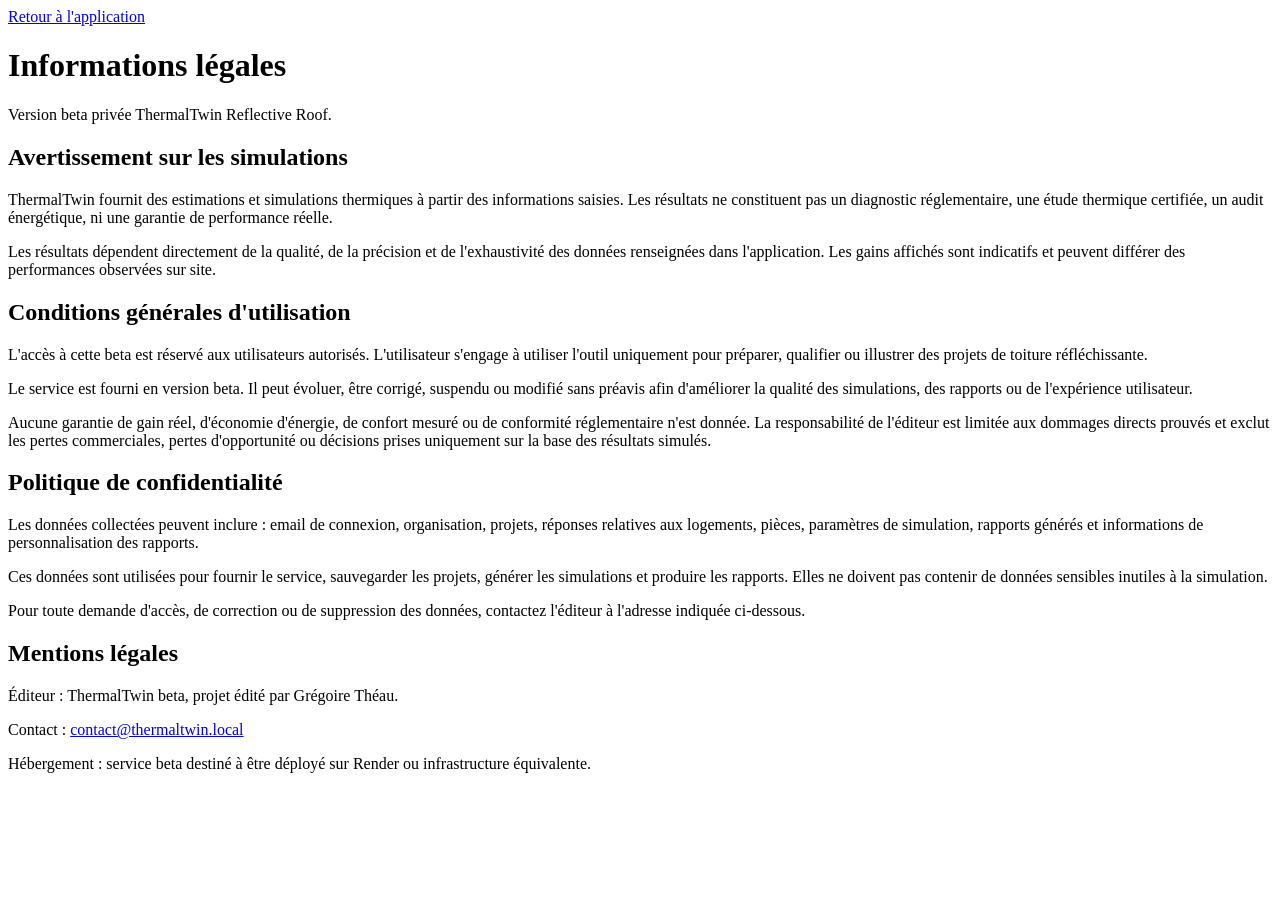
==== thermal_saas/static/legal.html @ 849c7a88 "création mdp + cgu" ====
<!doctype html>
<html lang="fr">
<head>
  <meta charset="utf-8">
  <meta name="viewport" content="width=device-width, initial-scale=1">
  <title>ThermalTwin - Informations légales</title>
  <link rel="stylesheet" href="/static/styles.css?v=20260527-beta-login">
</head>
<body>
  <main class="legalPage">
    <a class="legalBackLink" href="/app">Retour à l'application</a>
    <h1>Informations légales</h1>
    <p>Version beta privée ThermalTwin Reflective Roof.</p>

    <section>
      <h2>Avertissement sur les simulations</h2>
      <p>
        ThermalTwin fournit des estimations et simulations thermiques à partir des informations saisies.
        Les résultats ne constituent pas un diagnostic réglementaire, une étude thermique certifiée,
        un audit énergétique, ni une garantie de performance réelle.
      </p>
      <p>
        Les résultats dépendent directement de la qualité, de la précision et de l'exhaustivité des
        données renseignées dans l'application. Les gains affichés sont indicatifs et peuvent différer
        des performances observées sur site.
      </p>
    </section>

    <section>
      <h2>Conditions générales d'utilisation</h2>
      <p>
        L'accès à cette beta est réservé aux utilisateurs autorisés. L'utilisateur s'engage à utiliser
        l'outil uniquement pour préparer, qualifier ou illustrer des projets de toiture réfléchissante.
      </p>
      <p>
        Le service est fourni en version beta. Il peut évoluer, être corrigé, suspendu ou modifié sans
        préavis afin d'améliorer la qualité des simulations, des rapports ou de l'expérience utilisateur.
      </p>
      <p>
        Aucune garantie de gain réel, d'économie d'énergie, de confort mesuré ou de conformité
        réglementaire n'est donnée. La responsabilité de l'éditeur est limitée aux dommages directs
        prouvés et exclut les pertes commerciales, pertes d'opportunité ou décisions prises uniquement
        sur la base des résultats simulés.
      </p>
    </section>

    <section>
      <h2>Politique de confidentialité</h2>
      <p>
        Les données collectées peuvent inclure : email de connexion, organisation, projets, réponses
        relatives aux logements, pièces, paramètres de simulation, rapports générés et informations de
        personnalisation des rapports.
      </p>
      <p>
        Ces données sont utilisées pour fournir le service, sauvegarder les projets, générer les
        simulations et produire les rapports. Elles ne doivent pas contenir de données sensibles inutiles
        à la simulation.
      </p>
      <p>
        Pour toute demande d'accès, de correction ou de suppression des données, contactez l'éditeur à
        l'adresse indiquée ci-dessous.
      </p>
    </section>

    <section>
      <h2>Mentions légales</h2>
      <p>
        Éditeur : ThermalTwin beta, projet édité par Grégoire Théau.
      </p>
      <p>
        Contact : <a href="mailto:contact@thermaltwin.local">contact@thermaltwin.local</a>
      </p>
      <p>
        Hébergement : service beta destiné à être déployé sur Render ou infrastructure équivalente.
      </p>
    </section>
  </main>
</body>
</html>
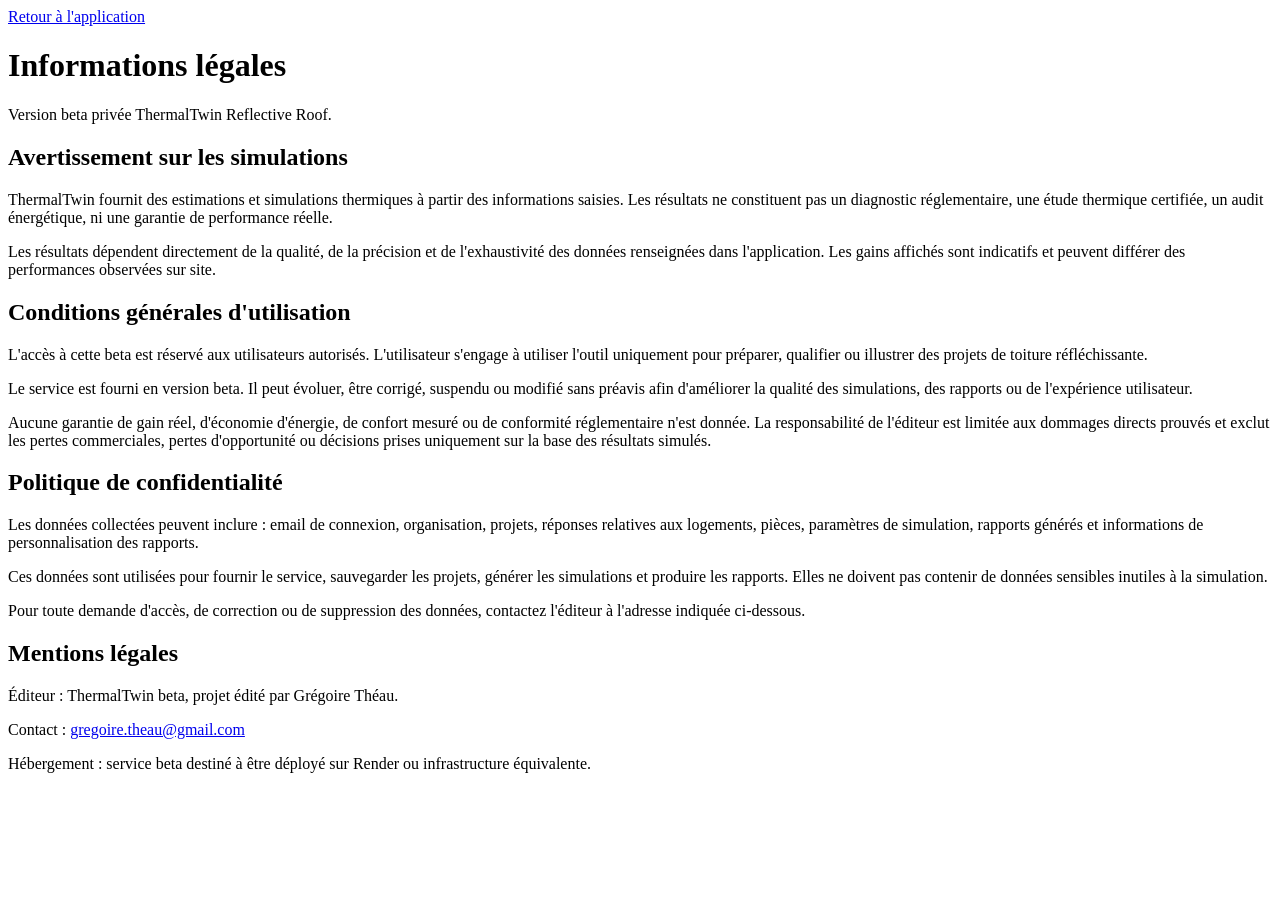
==== commit 23080eaa: "connection to railway" ====
--- a/thermal_saas/static/legal.html
+++ b/thermal_saas/static/legal.html
@@ -68,7 +68,7 @@
         Éditeur : ThermalTwin beta, projet édité par Grégoire Théau.
       </p>
       <p>
-        Contact : <a href="mailto:contact@thermaltwin.local">contact@thermaltwin.local</a>
+        Contact : <a href="mailto:gregoire.theau@gmail.com">gregoire.theau@gmail.com</a>
       </p>
       <p>
         Hébergement : service beta destiné à être déployé sur Render ou infrastructure équivalente.
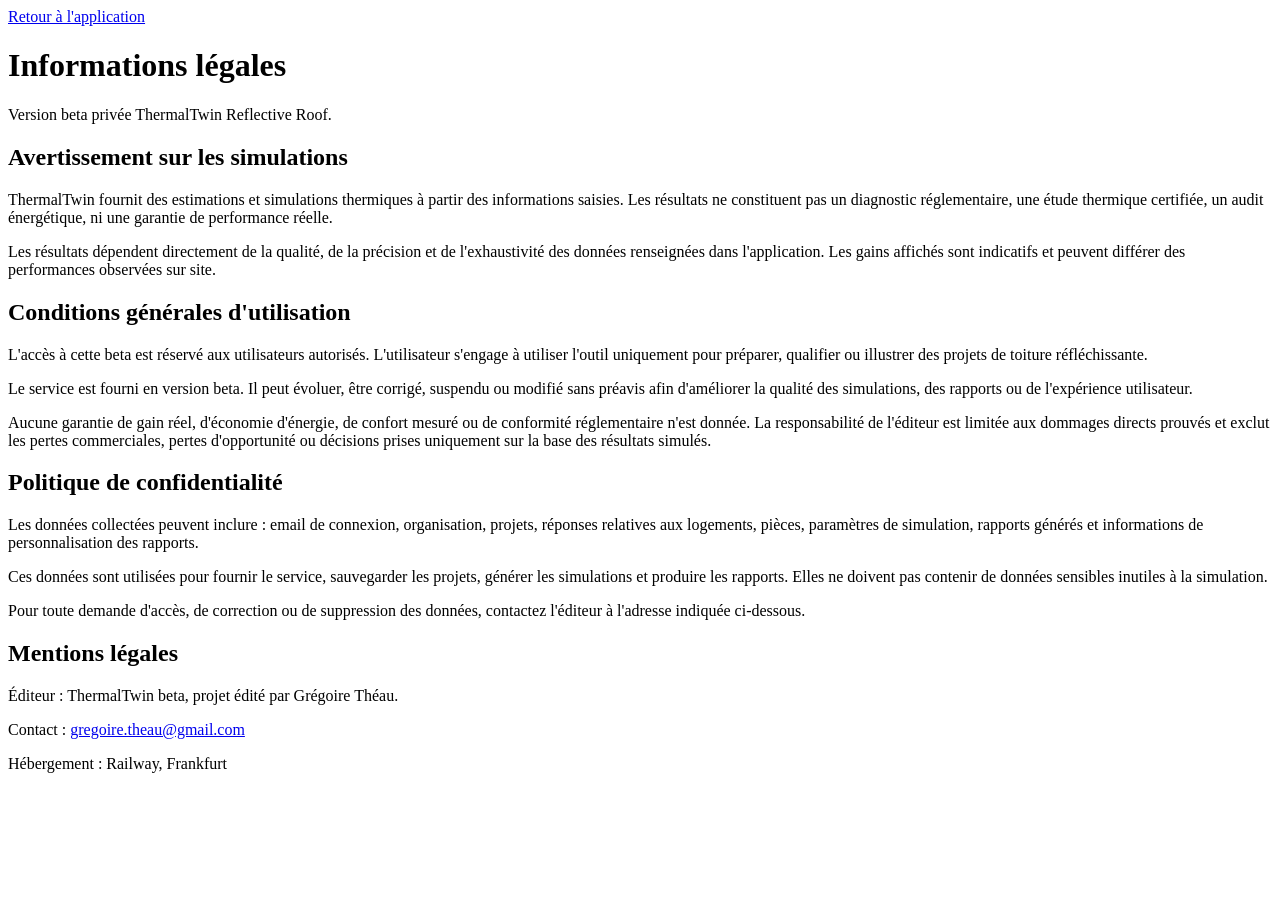
==== commit ef33f5d7: "update legal" ====
--- a/thermal_saas/static/legal.html
+++ b/thermal_saas/static/legal.html
@@ -71,7 +71,7 @@
         Contact : <a href="mailto:gregoire.theau@gmail.com">gregoire.theau@gmail.com</a>
       </p>
       <p>
-        Hébergement : service beta destiné à être déployé sur Render ou infrastructure équivalente.
+        Hébergement : Railway, Frankfurt
       </p>
     </section>
   </main>
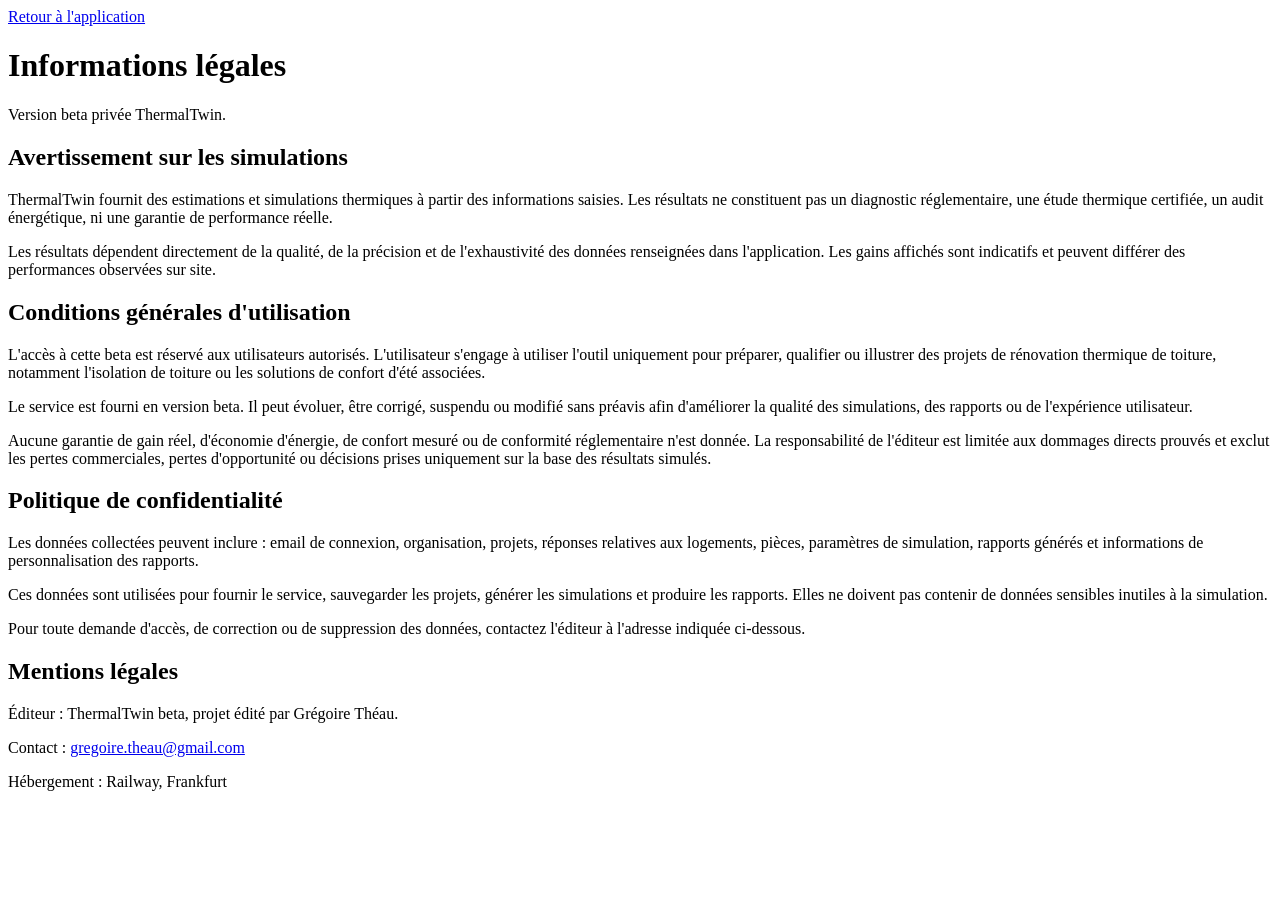
==== commit 6a1c4d05: "switching vertical to isolation toiture" ====
--- a/thermal_saas/static/legal.html
+++ b/thermal_saas/static/legal.html
@@ -10,7 +10,7 @@
   <main class="legalPage">
     <a class="legalBackLink" href="/app">Retour à l'application</a>
     <h1>Informations légales</h1>
-    <p>Version beta privée ThermalTwin Reflective Roof.</p>
+    <p>Version beta privée ThermalTwin.</p>
 
     <section>
       <h2>Avertissement sur les simulations</h2>
@@ -30,7 +30,8 @@
       <h2>Conditions générales d'utilisation</h2>
       <p>
         L'accès à cette beta est réservé aux utilisateurs autorisés. L'utilisateur s'engage à utiliser
-        l'outil uniquement pour préparer, qualifier ou illustrer des projets de toiture réfléchissante.
+        l'outil uniquement pour préparer, qualifier ou illustrer des projets de rénovation thermique
+        de toiture, notamment l'isolation de toiture ou les solutions de confort d'été associées.
       </p>
       <p>
         Le service est fourni en version beta. Il peut évoluer, être corrigé, suspendu ou modifié sans
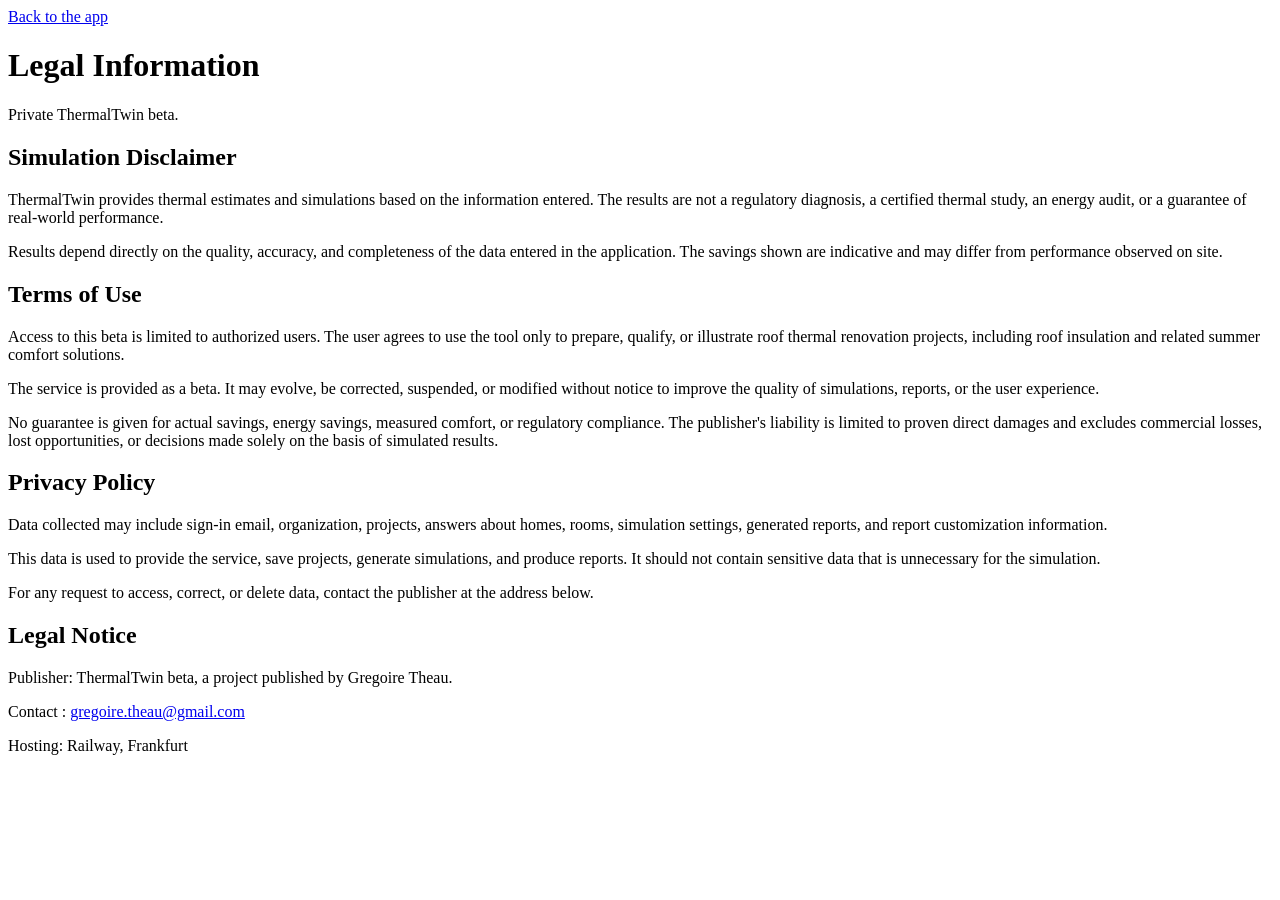
==== commit 96980ce4: "translate to english" ====
--- a/thermal_saas/static/legal.html
+++ b/thermal_saas/static/legal.html
@@ -1,78 +1,76 @@
 <!doctype html>
-<html lang="fr">
+<html lang="en">
 <head>
   <meta charset="utf-8">
   <meta name="viewport" content="width=device-width, initial-scale=1">
-  <title>ThermalTwin - Informations légales</title>
+  <title>ThermalTwin - Legal Information</title>
   <link rel="stylesheet" href="/static/styles.css?v=20260527-beta-login">
 </head>
 <body>
   <main class="legalPage">
-    <a class="legalBackLink" href="/app">Retour à l'application</a>
-    <h1>Informations légales</h1>
-    <p>Version beta privée ThermalTwin.</p>
+    <a class="legalBackLink" href="/app">Back to the app</a>
+    <h1>Legal Information</h1>
+    <p>Private ThermalTwin beta.</p>
 
     <section>
-      <h2>Avertissement sur les simulations</h2>
+      <h2>Simulation Disclaimer</h2>
       <p>
-        ThermalTwin fournit des estimations et simulations thermiques à partir des informations saisies.
-        Les résultats ne constituent pas un diagnostic réglementaire, une étude thermique certifiée,
-        un audit énergétique, ni une garantie de performance réelle.
+        ThermalTwin provides thermal estimates and simulations based on the information entered.
+        The results are not a regulatory diagnosis, a certified thermal study, an energy audit,
+        or a guarantee of real-world performance.
       </p>
       <p>
-        Les résultats dépendent directement de la qualité, de la précision et de l'exhaustivité des
-        données renseignées dans l'application. Les gains affichés sont indicatifs et peuvent différer
-        des performances observées sur site.
+        Results depend directly on the quality, accuracy, and completeness of the data entered
+        in the application. The savings shown are indicative and may differ from performance
+        observed on site.
       </p>
     </section>
 
     <section>
-      <h2>Conditions générales d'utilisation</h2>
+      <h2>Terms of Use</h2>
       <p>
-        L'accès à cette beta est réservé aux utilisateurs autorisés. L'utilisateur s'engage à utiliser
-        l'outil uniquement pour préparer, qualifier ou illustrer des projets de rénovation thermique
-        de toiture, notamment l'isolation de toiture ou les solutions de confort d'été associées.
+        Access to this beta is limited to authorized users. The user agrees to use the tool only
+        to prepare, qualify, or illustrate roof thermal renovation projects, including roof
+        insulation and related summer comfort solutions.
       </p>
       <p>
-        Le service est fourni en version beta. Il peut évoluer, être corrigé, suspendu ou modifié sans
-        préavis afin d'améliorer la qualité des simulations, des rapports ou de l'expérience utilisateur.
+        The service is provided as a beta. It may evolve, be corrected, suspended, or modified
+        without notice to improve the quality of simulations, reports, or the user experience.
       </p>
       <p>
-        Aucune garantie de gain réel, d'économie d'énergie, de confort mesuré ou de conformité
-        réglementaire n'est donnée. La responsabilité de l'éditeur est limitée aux dommages directs
-        prouvés et exclut les pertes commerciales, pertes d'opportunité ou décisions prises uniquement
-        sur la base des résultats simulés.
+        No guarantee is given for actual savings, energy savings, measured comfort, or regulatory
+        compliance. The publisher's liability is limited to proven direct damages and excludes
+        commercial losses, lost opportunities, or decisions made solely on the basis of simulated
+        results.
       </p>
     </section>
 
     <section>
-      <h2>Politique de confidentialité</h2>
+      <h2>Privacy Policy</h2>
       <p>
-        Les données collectées peuvent inclure : email de connexion, organisation, projets, réponses
-        relatives aux logements, pièces, paramètres de simulation, rapports générés et informations de
-        personnalisation des rapports.
+        Data collected may include sign-in email, organization, projects, answers about homes,
+        rooms, simulation settings, generated reports, and report customization information.
       </p>
       <p>
-        Ces données sont utilisées pour fournir le service, sauvegarder les projets, générer les
-        simulations et produire les rapports. Elles ne doivent pas contenir de données sensibles inutiles
-        à la simulation.
+        This data is used to provide the service, save projects, generate simulations, and produce
+        reports. It should not contain sensitive data that is unnecessary for the simulation.
       </p>
       <p>
-        Pour toute demande d'accès, de correction ou de suppression des données, contactez l'éditeur à
-        l'adresse indiquée ci-dessous.
+        For any request to access, correct, or delete data, contact the publisher at the address
+        below.
       </p>
     </section>
 
     <section>
-      <h2>Mentions légales</h2>
+      <h2>Legal Notice</h2>
       <p>
-        Éditeur : ThermalTwin beta, projet édité par Grégoire Théau.
+        Publisher: ThermalTwin beta, a project published by Gregoire Theau.
       </p>
       <p>
         Contact : <a href="mailto:gregoire.theau@gmail.com">gregoire.theau@gmail.com</a>
       </p>
       <p>
-        Hébergement : Railway, Frankfurt
+        Hosting: Railway, Frankfurt
       </p>
     </section>
   </main>
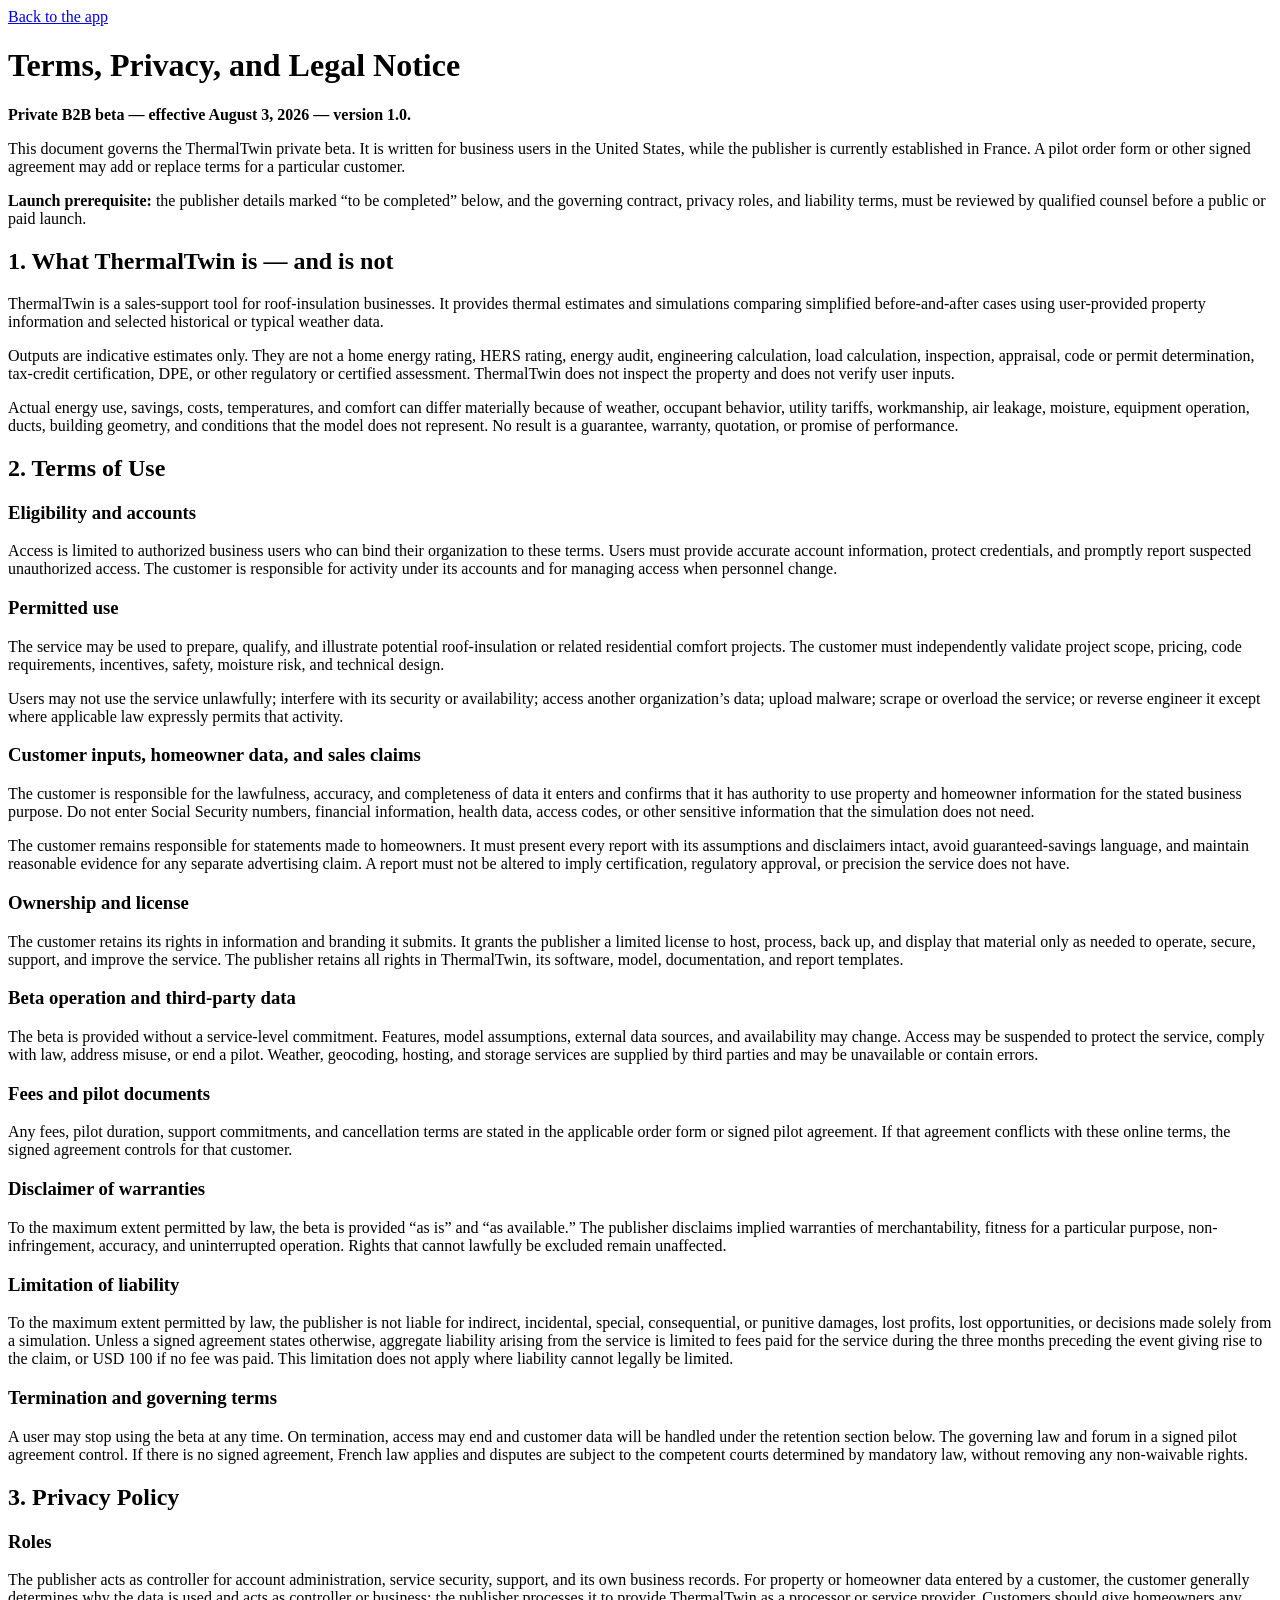
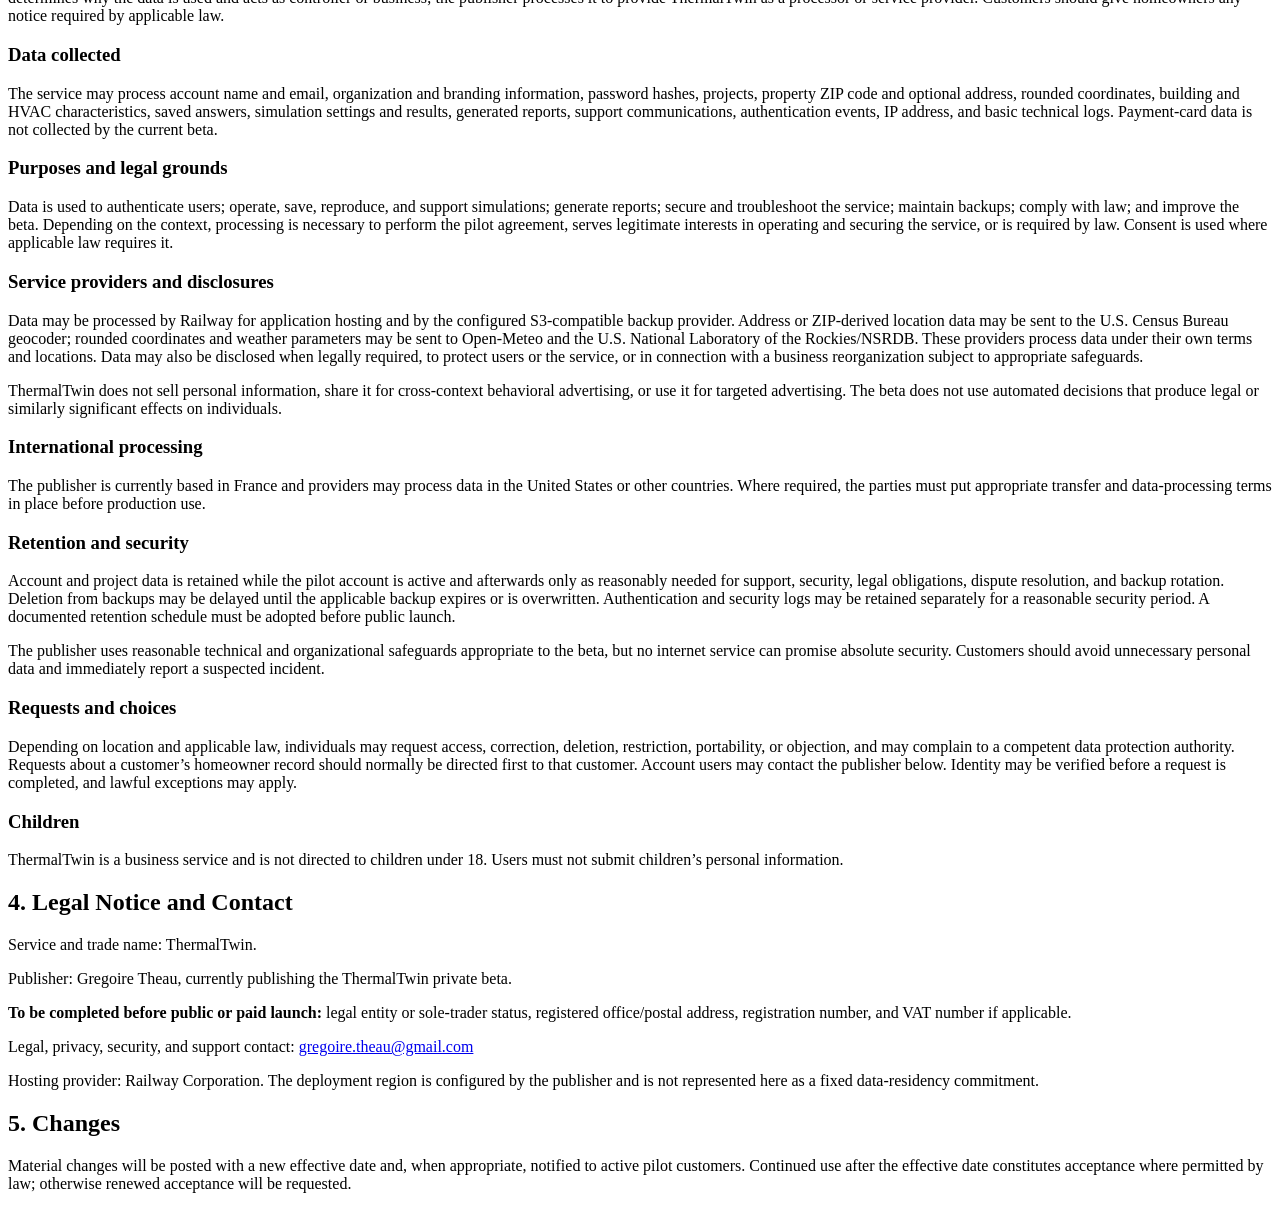
==== commit b74f3d29: "update legal" ====
--- a/thermal_saas/static/legal.html
+++ b/thermal_saas/static/legal.html
@@ -3,74 +3,242 @@
 <head>
   <meta charset="utf-8">
   <meta name="viewport" content="width=device-width, initial-scale=1">
-  <title>ThermalTwin - Legal Information</title>
+  <title>ThermalTwin - Terms, Privacy, and Legal Notice</title>
   <link rel="stylesheet" href="/static/styles.css?v=20260527-beta-login">
 </head>
 <body>
   <main class="legalPage">
     <a class="legalBackLink" href="/app">Back to the app</a>
-    <h1>Legal Information</h1>
-    <p>Private ThermalTwin beta.</p>
-
-    <section>
-      <h2>Simulation Disclaimer</h2>
-      <p>
-        ThermalTwin provides thermal estimates and simulations based on the information entered.
-        The results are not a regulatory diagnosis, a certified thermal study, an energy audit,
-        or a guarantee of real-world performance.
-      </p>
-      <p>
-        Results depend directly on the quality, accuracy, and completeness of the data entered
-        in the application. The savings shown are indicative and may differ from performance
-        observed on site.
-      </p>
-    </section>
-
-    <section>
-      <h2>Terms of Use</h2>
-      <p>
-        Access to this beta is limited to authorized users. The user agrees to use the tool only
-        to prepare, qualify, or illustrate roof thermal renovation projects, including roof
-        insulation and related summer comfort solutions.
-      </p>
-      <p>
-        The service is provided as a beta. It may evolve, be corrected, suspended, or modified
-        without notice to improve the quality of simulations, reports, or the user experience.
-      </p>
-      <p>
-        No guarantee is given for actual savings, energy savings, measured comfort, or regulatory
-        compliance. The publisher's liability is limited to proven direct damages and excludes
-        commercial losses, lost opportunities, or decisions made solely on the basis of simulated
-        results.
-      </p>
-    </section>
-
-    <section>
-      <h2>Privacy Policy</h2>
-      <p>
-        Data collected may include sign-in email, organization, projects, answers about homes,
-        rooms, simulation settings, generated reports, and report customization information.
-      </p>
-      <p>
-        This data is used to provide the service, save projects, generate simulations, and produce
-        reports. It should not contain sensitive data that is unnecessary for the simulation.
-      </p>
-      <p>
-        For any request to access, correct, or delete data, contact the publisher at the address
-        below.
-      </p>
-    </section>
-
-    <section>
-      <h2>Legal Notice</h2>
-      <p>
-        Publisher: ThermalTwin beta, a project published by Gregoire Theau.
-      </p>
-      <p>
-        Contact : <a href="mailto:gregoire.theau@gmail.com">gregoire.theau@gmail.com</a>
-      </p>
-      <p>
-        Hosting: Railway, Frankfurt
+    <h1>Terms, Privacy, and Legal Notice</h1>
+    <p><strong>Private B2B beta — effective August 3, 2026 — version 1.0.</strong></p>
+    <p>
+      This document governs the ThermalTwin private beta. It is written for business users in
+      the United States, while the publisher is currently established in France. A pilot order
+      form or other signed agreement may add or replace terms for a particular customer.
+    </p>
+    <p>
+      <strong>Launch prerequisite:</strong> the publisher details marked “to be completed” below,
+      and the governing contract, privacy roles, and liability terms, must be reviewed by qualified
+      counsel before a public or paid launch.
+    </p>
+
+    <section>
+      <h2>1. What ThermalTwin is — and is not</h2>
+      <p>
+        ThermalTwin is a sales-support tool for roof-insulation businesses. It provides thermal estimates and simulations
+        comparing simplified before-and-after cases using user-provided property information and
+        selected historical or typical weather data.
+      </p>
+      <p>
+        Outputs are indicative estimates only. They are not a home energy rating, HERS rating,
+        energy audit, engineering calculation, load calculation, inspection, appraisal, code or
+        permit determination, tax-credit certification, DPE, or other regulatory or certified
+        assessment. ThermalTwin does not inspect the property and does not verify user inputs.
+      </p>
+      <p>
+        Actual energy use, savings, costs, temperatures, and comfort can differ materially because
+        of weather, occupant behavior, utility tariffs, workmanship, air leakage, moisture,
+        equipment operation, ducts, building geometry, and conditions that the model does not
+        represent. No result is a guarantee, warranty, quotation, or promise of performance.
+      </p>
+    </section>
+
+    <section>
+      <h2>2. Terms of Use</h2>
+
+      <h3>Eligibility and accounts</h3>
+      <p>
+        Access is limited to authorized business users who can bind their organization to these
+        terms. Users must provide accurate account information, protect credentials, and promptly
+        report suspected unauthorized access. The customer is responsible for activity under its
+        accounts and for managing access when personnel change.
+      </p>
+
+      <h3>Permitted use</h3>
+      <p>
+        The service may be used to prepare, qualify, and illustrate potential roof-insulation or
+        related residential comfort projects. The customer must independently validate project
+        scope, pricing, code requirements, incentives, safety, moisture risk, and technical design.
+      </p>
+      <p>
+        Users may not use the service unlawfully; interfere with its security or availability;
+        access another organization’s data; upload malware; scrape or overload the service; or
+        reverse engineer it except where applicable law expressly permits that activity.
+      </p>
+
+      <h3>Customer inputs, homeowner data, and sales claims</h3>
+      <p>
+        The customer is responsible for the lawfulness, accuracy, and completeness of data it
+        enters and confirms that it has authority to use property and homeowner information for
+        the stated business purpose. Do not enter Social Security numbers, financial information,
+        health data, access codes, or other sensitive information that the simulation does not need.
+      </p>
+      <p>
+        The customer remains responsible for statements made to homeowners. It must present every
+        report with its assumptions and disclaimers intact, avoid guaranteed-savings language, and
+        maintain reasonable evidence for any separate advertising claim. A report must not be
+        altered to imply certification, regulatory approval, or precision the service does not have.
+      </p>
+
+      <h3>Ownership and license</h3>
+      <p>
+        The customer retains its rights in information and branding it submits. It grants the
+        publisher a limited license to host, process, back up, and display that material only as
+        needed to operate, secure, support, and improve the service. The publisher retains all
+        rights in ThermalTwin, its software, model, documentation, and report templates.
+      </p>
+
+      <h3>Beta operation and third-party data</h3>
+      <p>
+        The beta is provided without a service-level commitment. Features, model assumptions,
+        external data sources, and availability may change. Access may be suspended to protect the
+        service, comply with law, address misuse, or end a pilot. Weather, geocoding, hosting, and
+        storage services are supplied by third parties and may be unavailable or contain errors.
+      </p>
+
+      <h3>Fees and pilot documents</h3>
+      <p>
+        Any fees, pilot duration, support commitments, and cancellation terms are stated in the
+        applicable order form or signed pilot agreement. If that agreement conflicts with these
+        online terms, the signed agreement controls for that customer.
+      </p>
+
+      <h3>Disclaimer of warranties</h3>
+      <p>
+        To the maximum extent permitted by law, the beta is provided “as is” and “as available.”
+        The publisher disclaims implied warranties of merchantability, fitness for a particular
+        purpose, non-infringement, accuracy, and uninterrupted operation. Rights that cannot
+        lawfully be excluded remain unaffected.
+      </p>
+
+      <h3>Limitation of liability</h3>
+      <p>
+        To the maximum extent permitted by law, the publisher is not liable for indirect,
+        incidental, special, consequential, or punitive damages, lost profits, lost opportunities,
+        or decisions made solely from a simulation. Unless a signed agreement states otherwise,
+        aggregate liability arising from the service is limited to fees paid for the service during
+        the three months preceding the event giving rise to the claim, or USD 100 if no fee was
+        paid. This limitation does not apply where liability cannot legally be limited.
+      </p>
+
+      <h3>Termination and governing terms</h3>
+      <p>
+        A user may stop using the beta at any time. On termination, access may end and customer
+        data will be handled under the retention section below. The governing law and forum in a
+        signed pilot agreement control. If there is no signed agreement, French law applies and
+        disputes are subject to the competent courts determined by mandatory law, without removing
+        any non-waivable rights.
+      </p>
+    </section>
+
+    <section>
+      <h2>3. Privacy Policy</h2>
+
+      <h3>Roles</h3>
+      <p>
+        The publisher acts as controller for account administration, service security, support,
+        and its own business records. For property or homeowner data entered by a customer, the
+        customer generally determines why the data is used and acts as controller or business;
+        the publisher processes it to provide ThermalTwin as a processor or service provider.
+        Customers should give homeowners any notice required by applicable law.
+      </p>
+
+      <h3>Data collected</h3>
+      <p>
+        The service may process account name and email, organization and branding information,
+        password hashes, projects, property ZIP code and optional address, rounded coordinates,
+        building and HVAC characteristics, saved answers, simulation settings and results,
+        generated reports, support communications, authentication events, IP address, and basic
+        technical logs. Payment-card data is not collected by the current beta.
+      </p>
+
+      <h3>Purposes and legal grounds</h3>
+      <p>
+        Data is used to authenticate users; operate, save, reproduce, and support simulations;
+        generate reports; secure and troubleshoot the service; maintain backups; comply with law;
+        and improve the beta. Depending on the context, processing is necessary to perform the
+        pilot agreement, serves legitimate interests in operating and securing the service, or is
+        required by law. Consent is used where applicable law requires it.
+      </p>
+
+      <h3>Service providers and disclosures</h3>
+      <p>
+        Data may be processed by Railway for application hosting and by the configured
+        S3-compatible backup provider. Address or ZIP-derived location data may be sent to the
+        U.S. Census Bureau geocoder; rounded coordinates and weather parameters may be sent to
+        Open-Meteo and the U.S. National Laboratory of the Rockies/NSRDB. These providers process
+        data under their own terms and locations. Data may also be disclosed when legally required,
+        to protect users or the service, or in connection with a business reorganization subject
+        to appropriate safeguards.
+      </p>
+      <p>
+        ThermalTwin does not sell personal information, share it for cross-context behavioral
+        advertising, or use it for targeted advertising. The beta does not use automated decisions
+        that produce legal or similarly significant effects on individuals.
+      </p>
+
+      <h3>International processing</h3>
+      <p>
+        The publisher is currently based in France and providers may process data in the United
+        States or other countries. Where required, the parties must put appropriate transfer and
+        data-processing terms in place before production use.
+      </p>
+
+      <h3>Retention and security</h3>
+      <p>
+        Account and project data is retained while the pilot account is active and afterwards only
+        as reasonably needed for support, security, legal obligations, dispute resolution, and
+        backup rotation. Deletion from backups may be delayed until the applicable backup expires
+        or is overwritten. Authentication and security logs may be retained separately for a
+        reasonable security period. A documented retention schedule must be adopted before public
+        launch.
+      </p>
+      <p>
+        The publisher uses reasonable technical and organizational safeguards appropriate to the
+        beta, but no internet service can promise absolute security. Customers should avoid
+        unnecessary personal data and immediately report a suspected incident.
+      </p>
+
+      <h3>Requests and choices</h3>
+      <p>
+        Depending on location and applicable law, individuals may request access, correction,
+        deletion, restriction, portability, or objection, and may complain to a competent data
+        protection authority. Requests about a customer’s homeowner record should normally be
+        directed first to that customer. Account users may contact the publisher below. Identity
+        may be verified before a request is completed, and lawful exceptions may apply.
+      </p>
+
+      <h3>Children</h3>
+      <p>
+        ThermalTwin is a business service and is not directed to children under 18. Users must not
+        submit children’s personal information.
+      </p>
+    </section>
+
+    <section>
+      <h2>4. Legal Notice and Contact</h2>
+      <p>Service and trade name: ThermalTwin.</p>
+      <p>Publisher: Gregoire Theau, currently publishing the ThermalTwin private beta.</p>
+      <p>
+        <strong>To be completed before public or paid launch:</strong> legal entity or sole-trader
+        status, registered office/postal address, registration number, and VAT number if applicable.
+      </p>
+      <p>
+        Legal, privacy, security, and support contact:
+        <a href="mailto:gregoire.theau@gmail.com">gregoire.theau@gmail.com</a>
+      </p>
+      <p>
+        Hosting provider: Railway Corporation. The deployment region is configured by the
+        publisher and is not represented here as a fixed data-residency commitment.
+      </p>
+    </section>
+
+    <section>
+      <h2>5. Changes</h2>
+      <p>
+        Material changes will be posted with a new effective date and, when appropriate, notified
+        to active pilot customers. Continued use after the effective date constitutes acceptance
+        where permitted by law; otherwise renewed acceptance will be requested.
       </p>
     </section>
   </main>
